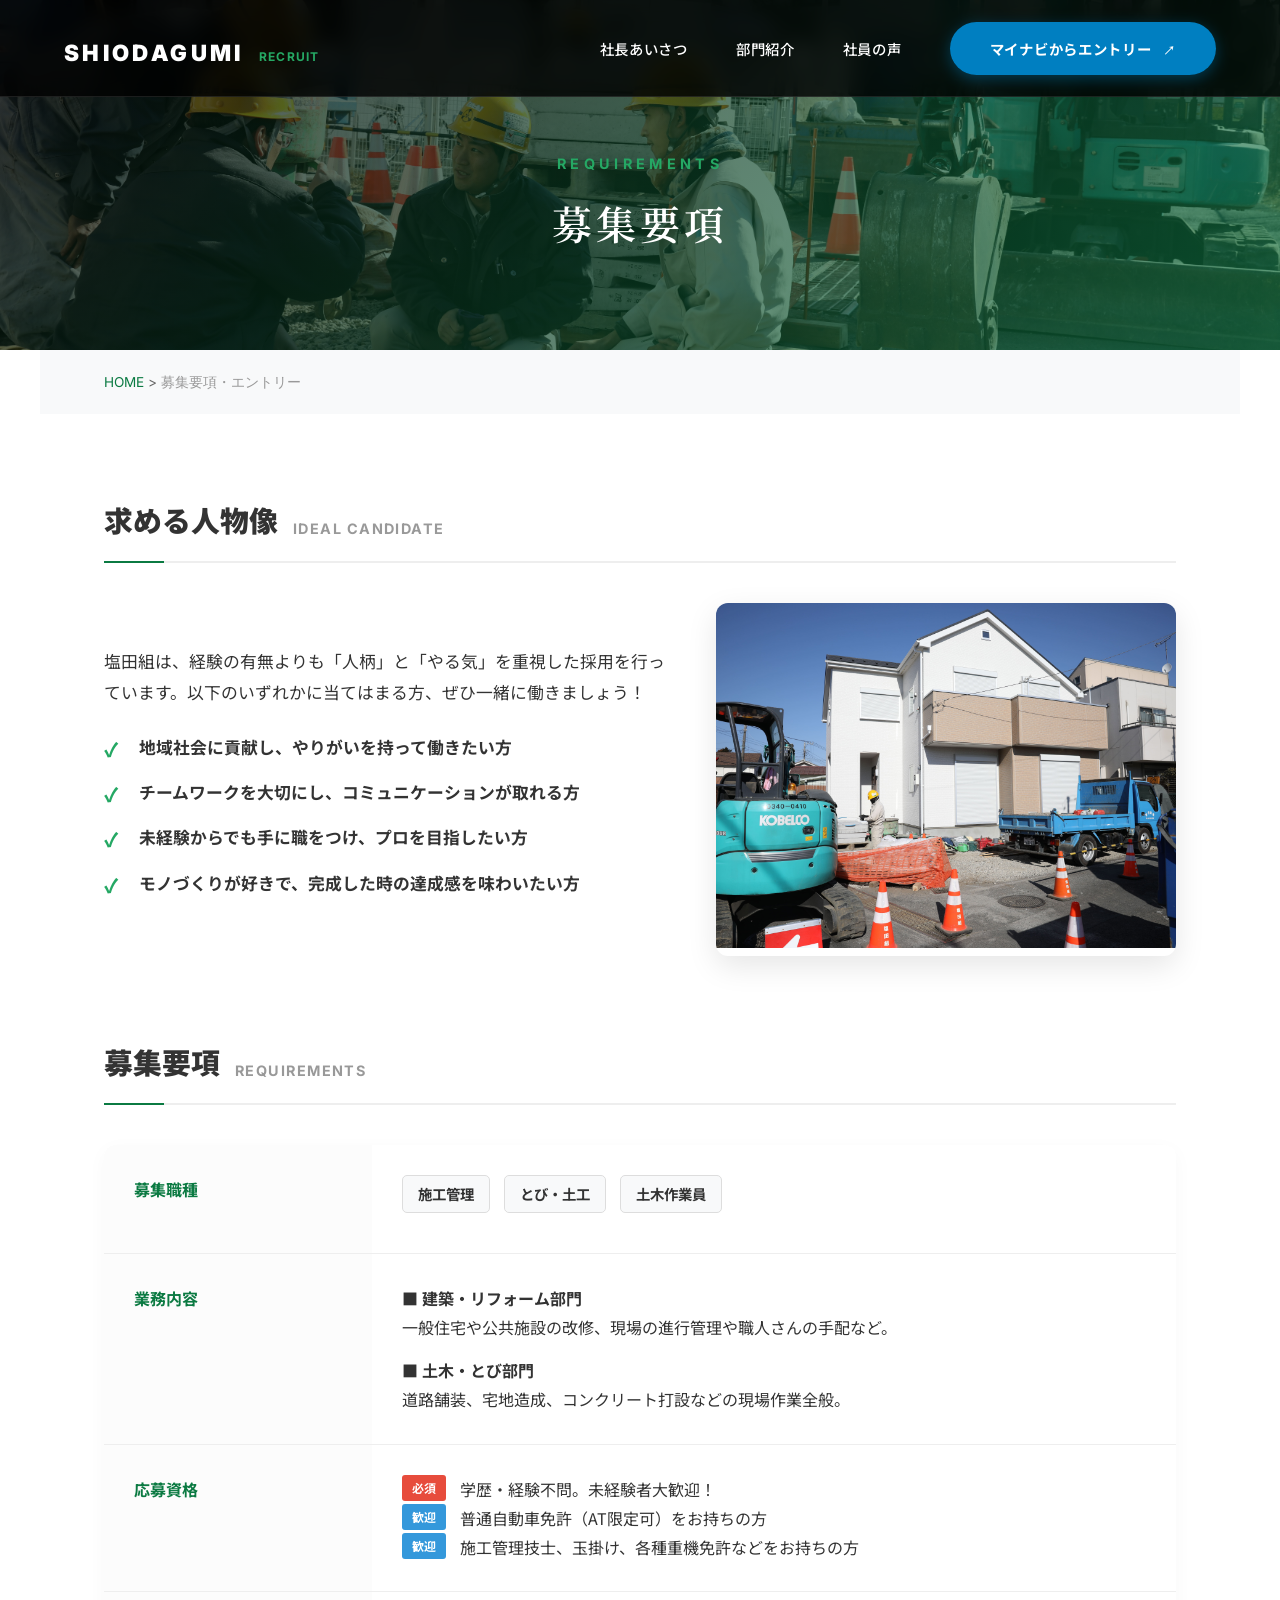
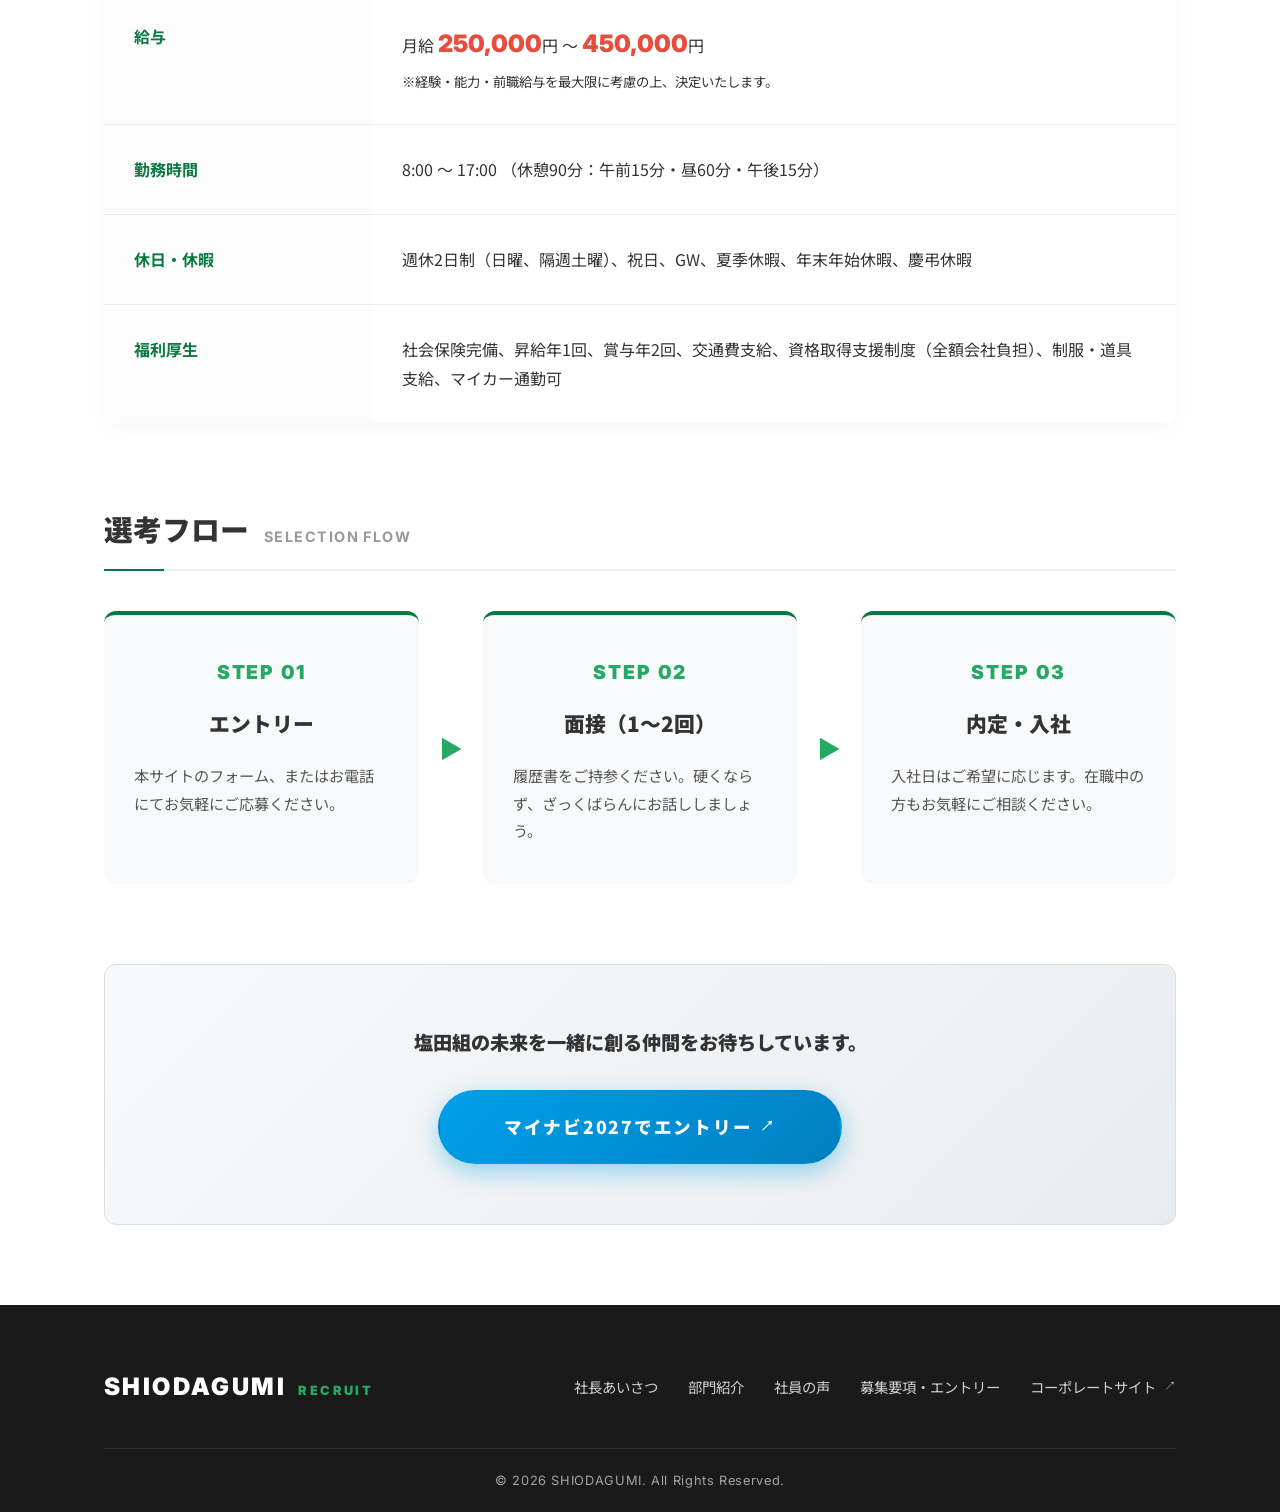
==== recruit.html @ 07670927 "Add files via upload" ====
<!DOCTYPE html>
<html lang="ja">
<head>
    <meta charset="UTF-8">
    <meta name="viewport" content="width=device-width, initial-scale=1.0">
    <title>募集要項・エントリー | 株式会社塩田組 採用サイト</title>
    <link rel="stylesheet" href="css/style.css">
    <link href="https://fonts.googleapis.com/css2?family=Inter:wght@400;700;900&family=Noto+Sans+JP:wght@300;500;700;900&family=Noto+Serif+JP:wght@600;900&display=swap" rel="stylesheet">
</head>
<body class="lower-page">
   <header class="header">
        <div class="header-inner">
            <h1 class="logo"><a href="index.html">SHIODAGUMI <span>RECRUIT</span></a></h1>
            <nav class="global-nav">
                <ul>
                    <li><a href="greeting.html">社長あいさつ</a></li>
                    <li><a href="works.html">部門紹介</a></li>
                    <li><a href="voices.html">社員の声</a></li>
                    <li>
                        <a href="https://job.mynavi.jp/27/pc/search/corp97656/outline.html" target="_blank" rel="noopener noreferrer" class="btn-entry" style="background-color: #007fc1; box-shadow: 0 4px 15px rgba(0, 127, 193, 0.4);">
                            マイナビからエントリー <span class="external-icon">↗</span>
                        </a>
                    </li>
                </ul>
            </nav>
            <button class="hamburger" id="js-hamburger">
                <span></span><span></span><span></span>
            </button>
        </div>
        <div class="mobile-menu" id="js-mobile-menu">
            <div class="mobile-menu-inner">
                <ul class="mobile-nav">
                    <li>
                        <a href="greeting.html">
                            <span class="en">PRESIDENT</span>
                            <span class="ja">社長あいさつ</span>
                        </a>
                    </li>
                    <li>
                        <a href="works.html">
                            <span class="en">WORKS</span>
                            <span class="ja">部門紹介</span>
                        </a>
                    </li>
                    <li>
                        <a href="voices.html">
                            <span class="en">VOICES</span>
                            <span class="ja">社員の声</span>
                        </a>
                    </li>
                    <li>
                        <a href="recruit.html">
                            <span class="en">RECRUIT</span>
                            <span class="ja">募集要項</span>
                        </a>
                    </li>
                </ul>
                <div class="mobile-menu-bottom">
                    <a href="https://job.mynavi.jp/27/pc/search/corp97656/outline.html" target="_blank" rel="noopener noreferrer" class="btn-mynavi-white">
                        マイナビからエントリー <span class="external-icon">↗</span>
                    </a>
                </div>
            </div>
        </div>
    </header>

    <div class="page-header">
        <div class="page-header-bg">
            <img src="images/hero-bg.jpg" alt="背景">
            <div class="page-header-overlay"></div>
        </div>
        <div class="page-header-content js-fade-in">
            <span class="en">REQUIREMENTS</span>
            <h1 class="ja serif">募集要項</h1>
        </div>
    </div>

    <div class="breadcrumb inner">
        <a href="index.html">HOME</a> > <span>募集要項・エントリー</span>
    </div>

    <main class="section lower-main">
        <div class="inner">
            
            <div class="ideal-candidate js-fade-in">
                <h2 class="recruit-heading">求める人物像<span>IDEAL CANDIDATE</span></h2>
                <div class="ideal-content">
                    <div class="ideal-text">
                        <p>塩田組は、経験の有無よりも「人柄」と「やる気」を重視した採用を行っています。以下のいずれかに当てはまる方、ぜひ一緒に働きましょう！</p>
                        <ul class="check-list">
                            <li>地域社会に貢献し、やりがいを持って働きたい方</li>
                            <li>チームワークを大切にし、コミュニケーションが取れる方</li>
                            <li>未経験からでも手に職をつけ、プロを目指したい方</li>
                            <li>モノづくりが好きで、完成した時の達成感を味わいたい方</li>
                        </ul>
                    </div>
                    <div class="ideal-img">
                        <img src="images/works-1.jpg" alt="求める人物像">
                    </div>
                </div>
            </div>

            <div class="recruit-table-wrapper js-fade-in">
                <h2 class="recruit-heading">募集要項<span>REQUIREMENTS</span></h2>
                <table class="recruit-table-rich">
                    <tbody>
                        <tr>
                            <th>募集職種</th>
                            <td class="job-types">
                                <span class="job-label">施工管理</span>
                                <span class="job-label">とび・土工</span>
                                <span class="job-label">土木作業員</span>
                            </td>
                        </tr>
                        <tr>
                            <th>業務内容</th>
                            <td>
                                <p class="mb-2"><strong>■ 建築・リフォーム部門</strong><br>一般住宅や公共施設の改修、現場の進行管理や職人さんの手配など。</p>
                                <p><strong>■ 土木・とび部門</strong><br>道路舗装、宅地造成、コンクリート打設などの現場作業全般。</p>
                            </td>
                        </tr>
                        <tr>
                            <th>応募資格</th>
                            <td>
                                <span class="badge badge-req">必須</span> 学歴・経験不問。未経験者大歓迎！<br>
                                <span class="badge badge-want">歓迎</span> 普通自動車免許（AT限定可）をお持ちの方<br>
                                <span class="badge badge-want">歓迎</span> 施工管理技士、玉掛け、各種重機免許などをお持ちの方
                            </td>
                        </tr>
                        <tr>
                            <th>給与</th>
                            <td class="salary">
                                月給 <span class="price">250,000</span>円 ～ <span class="price">450,000</span>円<br>
                                <small>※経験・能力・前職給与を最大限に考慮の上、決定いたします。</small>
                            </td>
                        </tr>
                        <tr>
                            <th>勤務時間</th>
                            <td>8:00 ～ 17:00 （休憩90分：午前15分・昼60分・午後15分）</td>
                        </tr>
                        <tr>
                            <th>休日・休暇</th>
                            <td>週休2日制（日曜、隔週土曜）、祝日、GW、夏季休暇、年末年始休暇、慶弔休暇</td>
                        </tr>
                        <tr>
                            <th>福利厚生</th>
                            <td>社会保険完備、昇給年1回、賞与年2回、交通費支給、資格取得支援制度（全額会社負担）、制服・道具支給、マイカー通勤可</td>
                        </tr>
                    </tbody>
                </table>
            </div>

            <div class="selection-flow js-fade-in">
                <h2 class="recruit-heading">選考フロー<span>SELECTION FLOW</span></h2>
                <div class="flow-steps">
                    <div class="step">
                        <div class="step-num">STEP 01</div>
                        <div class="step-title">エントリー</div>
                        <p>本サイトのフォーム、またはお電話にてお気軽にご応募ください。</p>
                    </div>
                    <div class="step-arrow"></div>
                    <div class="step">
                        <div class="step-num">STEP 02</div>
                        <div class="step-title">面接（1〜2回）</div>
                        <p>履歴書をご持参ください。硬くならず、ざっくばらんにお話ししましょう。</p>
                    </div>
                    <div class="step-arrow"></div>
                    <div class="step">
                        <div class="step-num">STEP 03</div>
                        <div class="step-title">内定・入社</div>
                        <p>入社日はご希望に応じます。在職中の方もお気軽にご相談ください。</p>
                    </div>
                </div>
            </div>

            <div class="entry-cta js-fade-in text-center">
                <p>塩田組の未来を一緒に創る仲間をお待ちしています。</p>
                <a href="https://job.mynavi.jp/27/pc/search/corp97656/outline.html" target="_blank" rel="noopener noreferrer" class="btn-mynavi">
                    マイナビ2027でエントリー <span class="external-icon">↗</span>
                </a>
            </div>
            </div>
        </div>
    </main>

    <footer class="footer">
        <div class="inner">
            <div class="footer-content">
                <div class="footer-logo"><a href="index.html">SHIODAGUMI <span>RECRUIT</span></a></div>
                <ul class="footer-nav">
                    <li><a href="greeting.html">社長あいさつ</a></li>
                    <li><a href="works.html">部門紹介</a></li>
                    <li><a href="voices.html">社員の声</a></li>
                    <li><a href="recruit.html">募集要項・エントリー</a></li>
                    <li><a href="https://shiodagumi.co.jp/" target="_blank" rel="noopener noreferrer">コーポレートサイト <span class="external-icon">↗</span></a></li>
                </ul>
            </div>
            <div class="copyright">&copy; 2026 SHIODAGUMI. All Rights Reserved.</div>
        </div>
    </footer>

    <script src="js/script.js"></script>
</body>
</html>
---- css/style.css ----
/* =========================================
   Reset & Base Settings
========================================= */
* { margin: 0; padding: 0; box-sizing: border-box; }
:root {
    --primary-green: #0b7a42;
    --primary-green-dark: #075a30;
    --accent-green: #25a864;
    --text-color: #333333;
    --white: #ffffff;
    --light-gray: #f8f9fa;
}
body {
    font-family: 'Noto Sans JP', sans-serif;
    color: var(--text-color);
    line-height: 1.8;
    background-color: var(--white);
}
a { text-decoration: none; color: inherit; }
.text-center { text-align: center; }

/* =========================================
   Typography (明朝体)
========================================= */
.serif { font-family: 'Noto Serif JP', serif; font-weight: 600; }
.hero-main.serif { font-weight: 900; }

/* =========================================
   Opening Loading Animation
========================================= */
.loader { position: fixed; top: 0; left: 0; width: 100vw; height: 100vh; background-color: var(--primary-green); z-index: 9999; display: flex; justify-content: center; align-items: center; transition: transform 1s cubic-bezier(0.77, 0, 0.175, 1); }
.loader.is-loaded { transform: translateY(-100%); }
.loader-logo { color: var(--white); font-size: 2rem; font-family: 'Inter', sans-serif; font-weight: 900; letter-spacing: 0.3em; opacity: 0; animation: loaderFadeInOut 2s ease forwards; }
@keyframes loaderFadeInOut {
    0% { opacity: 0; transform: translateY(10px); }
    30% { opacity: 1; transform: translateY(0); }
    70% { opacity: 1; transform: translateY(0); }
    100% { opacity: 0; transform: translateY(-10px); }
}

/* =========================================
   Header
========================================= */
.header { position: fixed; top: 0; left: 0; width: 100%; z-index: 100; background: rgba(0, 0, 0, 0.2); backdrop-filter: blur(8px); -webkit-backdrop-filter: blur(8px); border-bottom: 1px solid rgba(255, 255, 255, 0.1); }
.header-inner { display: flex; justify-content: space-between; align-items: center; padding: 1.2rem 5%; }
.logo a { color: var(--white); font-size: 1.4rem; font-family: 'Inter', sans-serif; font-weight: 900; letter-spacing: 0.15em; }
.logo span { font-size: 0.75rem; color: var(--accent-green); margin-left: 8px; font-weight: 700; letter-spacing: 0.1em; }
.global-nav ul { display: flex; list-style: none; align-items: center; gap: 3rem; }
.global-nav a { color: var(--white); font-weight: 500; font-size: 0.9rem; letter-spacing: 0.05em; transition: color 0.3s ease; }
.global-nav a:hover { color: var(--accent-green); }

/* PC表示ではスマホ用のボタンとメニューを完全に隠す */
.hamburger, .mobile-menu {
    display: none;
}

/* =========================================
   Buttons
========================================= */
.btn-entry, .btn-outline, .btn-submit, .btn-outline-white, .btn-solid-white { overflow: hidden; position: relative; }
.btn-entry { background-color: var(--primary-green); padding: 1rem 2.5rem; border-radius: 50px; font-weight: 700 !important; color: var(--white); box-shadow: 0 4px 15px rgba(11, 122, 66, 0.4); transition: all 0.3s ease; }
.btn-entry:hover { background-color: var(--primary-green-dark); transform: translateY(-2px); box-shadow: 0 6px 20px rgba(11, 122, 66, 0.6); }
.btn-outline { display: inline-block; padding: 1rem 3rem; border: 1px solid var(--primary-green); color: var(--primary-green); font-weight: 700; border-radius: 50px; transition: all 0.3s ease; letter-spacing: 0.1em; }
.btn-outline:hover { background-color: var(--primary-green); color: var(--white); }
.btn-outline::after { content: ''; position: absolute; top: -50%; left: -60%; width: 20%; height: 200%; background: rgba(255,255,255,0.4); transform: rotate(30deg); transition: 0.5s; }
.btn-outline:hover::after { left: 120%; }

/* =========================================
   Hero Section
========================================= */
.hero { position: relative; height: 100vh; display: flex; align-items: center; overflow: hidden; background-color: #000; }
.hero-bg { position: absolute; top: 0; left: 0; width: 100%; height: 100%; z-index: 1; }
.hero-bg img { width: 100%; height: 100%; object-fit: cover; animation: zoomBg 20s linear infinite alternate; }
@keyframes zoomBg { 0% { transform: scale(1); } 100% { transform: scale(1.08); } }
.hero-overlay { position: absolute; top: 0; left: 0; width: 100%; height: 100%; background: linear-gradient(135deg, rgba(0, 0, 0, 0.7) 0%, rgba(11, 122, 66, 0.4) 100%); }
.hero-content { position: relative; z-index: 2; width: 100%; padding: 0 8%; transform: translateY(10%); }
.hero-sub { display: inline-block; background-color: var(--primary-green); color: var(--white); padding: 0.4rem 1.2rem; font-size: 0.95rem; font-weight: 500; letter-spacing: 0.15em; margin-bottom: 1.5rem; border-left: 4px solid var(--accent-green); }
.hero-main { color: var(--white); font-size: 5rem; line-height: 1.1; letter-spacing: 0.08em; margin-bottom: 2rem; text-shadow: 0 4px 20px rgba(0,0,0,0.4); }
.hero-desc { color: #e0e0e0; font-size: 1.1rem; letter-spacing: 0.15em; }

/* =========================================
   Common Section Styles (Pro Adjustments)
========================================= */
.section { padding: 120px 0; background-color: var(--white); color: var(--text-color); position: relative; }
.section::before { position: absolute; top: 50px; right: 5%; font-size: 10rem; font-family: 'Inter', sans-serif; font-weight: 900; color: rgba(11, 122, 66, 0.03); z-index: 0; line-height: 1; }
#message::before { content: "01"; }
#works::before { content: "02"; }
#voice::before { content: "03"; }

.inner { max-width: 1200px; margin: 0 auto; padding: 0 5%; position: relative; z-index: 1; }
.section-title { margin-bottom: 80px; position: relative; }
.section-title .en { font-family: 'Inter', sans-serif; color: var(--accent-green); font-size: 0.8rem; font-weight: 700; letter-spacing: 0.4em; display: flex; align-items: center; gap: 15px; margin-bottom: 10px; }
.section-title .en::after { content: ''; width: 50px; height: 1px; background-color: var(--accent-green); }
.section-title .center-line { justify-content: center; }
.section-title .center-line::before { content: ''; width: 50px; height: 1px; background-color: var(--accent-green); }
.section-title .ja { font-size: 2.8rem; font-weight: 900; letter-spacing: 0.05em; }

/* =========================================
   Message Section
========================================= */
.message-wrapper { display: flex; justify-content: space-between; align-items: flex-start; gap: 0; }
.message-img { width: 50%; position: relative; transform: translateX(-30px); }
.message-img img { width: 100%; height: auto; aspect-ratio: 4/5; object-fit: cover; border-radius: 10px; box-shadow: 10px 10px 30px rgba(0,0,0,0.1); }
.message-img::after { content: ''; position: absolute; top: 20px; left: -20px; width: 100%; height: 100%; background-color: rgba(11, 122, 66, 0.1); z-index: -1; border-radius: 10px; }
.message-text { width: 55%; background-color: var(--white); padding: 60px; margin-left: -100px; margin-top: 100px; position: relative; z-index: 2; box-shadow: 20px 20px 60px rgba(0,0,0,0.05); border-radius: 10px; }
.message-text .catchphrase { font-size: 1.8rem; line-height: 1.5; margin-bottom: 30px; color: var(--primary-green); }
.message-text .description { font-size: 1rem; line-height: 2; margin-bottom: 30px; color: #555; }
.message-text .signature { text-align: right; font-size: 1.1rem; margin-bottom: 40px; }
.message-text .signature strong { font-size: 1.4rem; }

/* =========================================
   Works Section
========================================= */
.works { background-color: var(--light-gray); }
.works-grid { display: grid; grid-template-columns: repeat(3, 1fr); gap: 40px; }
.work-card { background-color: var(--white); border-radius: 12px; overflow: hidden; box-shadow: 0 10px 30px rgba(0, 0, 0, 0.05); transition: all 0.4s cubic-bezier(0.16, 1, 0.3, 1); cursor: pointer; border: 1px solid rgba(0,0,0,0.05); position: relative; }
.work-card::before { content: ''; position: absolute; top: 0; left: 0; width: 100%; height: 100%; border: 2px solid var(--accent-green); border-radius: 12px; opacity: 0; transition: 0.3s; pointer-events: none; z-index: 3; }
.work-card:hover { transform: translateY(-10px); box-shadow: 0 20px 40px rgba(11, 122, 66, 0.15); }
.work-card:hover::before { opacity: 1; transform: scale(1.02); }
.work-img { width: 100%; aspect-ratio: 4/3; overflow: hidden; }
.work-img img { width: 100%; height: 100%; object-fit: cover; transition: transform 0.6s ease; }
.work-card:hover .work-img img { transform: scale(1.08); }
.work-content { padding: 30px; }
.work-content h3 { font-size: 1.3rem; color: var(--text-color); margin-bottom: 15px; font-weight: 700; position: relative; padding-bottom: 10px; }
.work-content h3::after { content: ''; position: absolute; bottom: 0; left: 0; width: 40px; height: 3px; background-color: var(--accent-green); }
.work-content p { font-size: 0.95rem; line-height: 1.8; color: #666; }

/* =========================================
   Voice Section
========================================= */
.voice { background-color: var(--white); }
.voice-grid { display: grid; grid-template-columns: repeat(3, 1fr); gap: 50px; }
.voice-card { text-align: center; cursor: pointer; }
.voice-img { width: 220px; height: 220px; margin: 0 auto 25px; border-radius: 50%; overflow: hidden; position: relative; border: 5px solid var(--white); outline: 2px solid var(--primary-green); outline-offset: 4px; box-shadow: 0 10px 20px rgba(0,0,0,0.1); transition: transform 0.4s cubic-bezier(0.16, 1, 0.3, 1); }
.voice-card:hover .voice-img { transform: scale(1.05); }
.voice-img img { width: 100%; height: 100%; object-fit: cover; }
.voice-content .name { font-size: 1.4rem; font-weight: 700; margin-bottom: 5px; }
.voice-content .name span { font-size: 0.9rem; font-weight: 400; color: #666; }
.voice-content .role { font-size: 0.85rem; color: var(--primary-green); margin-bottom: 15px; font-weight: 700; letter-spacing: 0.05em; }
.btn-text { color: var(--text-color); font-weight: 700; font-size: 0.9rem; transition: color 0.3s ease; display: inline-flex; align-items: center; gap: 8px; }
.voice-card:hover .btn-text { color: var(--accent-green); }
.btn-text .arrow { transition: transform 0.3s ease; }
.voice-card:hover .btn-text .arrow { transform: translateX(5px); }

/* =========================================
   Culture Section
========================================= */
.culture { background-color: var(--light-gray); }
.culture-desc { margin-bottom: 50px; line-height: 2; color: #555; }
.culture-gallery { display: grid; grid-template-columns: repeat(3, 1fr); gap: 20px; }
.culture-img { border-radius: 10px; overflow: hidden; aspect-ratio: 4/3; box-shadow: 0 5px 15px rgba(0,0,0,0.05); }
.culture-img img { width: 100%; height: 100%; object-fit: cover; transition: transform 0.5s ease; }
.culture-img:hover img { transform: scale(1.1); }

/* =========================================
   Recruit Section (境界線またぎ)
========================================= */
.recruit { padding: 0; position: relative; z-index: 10; background: linear-gradient(to bottom, var(--light-gray) 50%, var(--white) 50%); }
.recruit-box { background: linear-gradient(135deg, var(--primary-green) 0%, var(--accent-green) 100%); border-radius: 20px; padding: 60px 40px; text-align: center; color: var(--white); box-shadow: 0 20px 40px rgba(11, 122, 66, 0.2); transform: translateY(-40px); margin-bottom: -40px; }
.recruit-content .en { display: block; font-family: 'Inter', sans-serif; font-weight: 700; letter-spacing: 0.2em; margin-bottom: 10px; font-size: 0.9rem; opacity: 0.9; }
.recruit-content .ja { font-size: 2.5rem; font-weight: 900; letter-spacing: 0.1em; margin-bottom: 20px; }
.recruit-content p { margin-bottom: 40px; font-size: 1.05rem; }
.recruit-btns { display: flex; justify-content: center; gap: 20px; }
.btn-outline-white { display: inline-block; padding: 1rem 3rem; border: 2px solid var(--white); color: var(--white); font-weight: 700; border-radius: 50px; transition: all 0.3s ease; }
.btn-outline-white:hover { background-color: var(--white); color: var(--primary-green); }
.btn-solid-white { display: inline-block; padding: 1rem 3rem; background-color: var(--white); color: var(--primary-green); font-weight: 700; border-radius: 50px; box-shadow: 0 5px 15px rgba(0,0,0,0.1); transition: all 0.3s ease; }
.btn-solid-white:hover { transform: translateY(-3px); box-shadow: 0 10px 20px rgba(0,0,0,0.2); }

/* =========================================
   Contact Section
========================================= */
.contact { background-color: var(--white); padding-top: 120px; }
.contact-wrapper { display: flex; justify-content: space-between; gap: 60px; background-color: var(--light-gray); padding: 50px; border-radius: 15px; }
.contact-info { width: 35%; }
.contact-info .company-name { font-size: 1.8rem; font-family: 'Inter', sans-serif; font-weight: 900; color: var(--primary-green); margin-bottom: 20px; letter-spacing: 0.1em; }
.contact-info p { margin-bottom: 10px; color: #555; }
.contact-info .tel { font-size: 1.5rem; font-weight: 700; color: var(--text-color); margin: 20px 0 5px; }
.contact-info .tel span { font-size: 0.9rem; font-weight: 400; }
.contact-form { width: 60%; }
.form-group { margin-bottom: 25px; }
.form-group label { display: block; font-weight: 700; margin-bottom: 8px; font-size: 0.95rem; }
.form-group label .required { color: #e74c3c; margin-left: 5px; }
.form-group input, .form-group textarea { width: 100%; padding: 15px; border: 1px solid #ddd; border-radius: 8px; font-family: inherit; font-size: 1rem; transition: border-color 0.3s ease; background-color: var(--white); }
.form-group input:focus, .form-group textarea:focus { outline: none; border-color: var(--accent-green); box-shadow: 0 0 0 3px rgba(37, 168, 100, 0.1); }
.btn-submit { background-color: var(--primary-green); color: var(--white); border: none; padding: 15px 40px; font-size: 1rem; font-weight: 700; border-radius: 50px; cursor: pointer; transition: all 0.3s ease; width: 100%; letter-spacing: 0.1em; }
.btn-submit:hover { background-color: var(--primary-green-dark); }

/* =========================================
   Footer
========================================= */
.footer { background-color: #1a1a1a; color: var(--white); padding: 60px 0 20px; }
.footer-content { display: flex; justify-content: space-between; align-items: center; border-bottom: 1px solid rgba(255,255,255,0.1); padding-bottom: 40px; margin-bottom: 20px; }
.footer-logo a { font-size: 1.5rem; font-family: 'Inter', sans-serif; font-weight: 900; letter-spacing: 0.1em; color: var(--white); transition: opacity 0.3s ease; }
.footer-logo a:hover { opacity: 0.8; }
.footer-logo span { font-size: 0.8rem; color: var(--accent-green); margin-left: 5px; }
.footer-nav { display: flex; list-style: none; gap: 30px; flex-wrap: wrap; justify-content: center; }
.footer-nav a { font-size: 0.9rem; transition: color 0.3s ease; opacity: 0.8; display: flex; align-items: center; }
.footer-nav a:hover { color: var(--accent-green); opacity: 1; }
.external-icon { font-size: 0.8em; margin-left: 4px; font-family: sans-serif; }
.copyright { text-align: center; font-size: 0.8rem; opacity: 0.6; letter-spacing: 0.05em; font-family: 'Inter', sans-serif; }

/* =========================================
   Animations
========================================= */
/* Hero Animations (ローディング分遅延) */
.fade-up { opacity: 0; transform: translateY(40px); animation: fadeUpAnim 1.2s cubic-bezier(0.16, 1, 0.3, 1) forwards; }
.delay-1 { animation-delay: 2.2s; } 
.delay-2 { animation-delay: 2.4s; } 
.delay-3 { animation-delay: 2.6s; } 
.delay-4 { animation-delay: 3.2s; }
@keyframes fadeUpAnim { to { opacity: 1; transform: translateY(0); } }

/* Scroll Indicator */
.scroll-down { position: absolute; bottom: 40px; right: 8%; z-index: 2; color: var(--white); font-size: 0.7rem; font-family: 'Inter', sans-serif; letter-spacing: 0.2em; display: flex; align-items: center; gap: 15px; transform: rotate(90deg); transform-origin: right bottom; }
.scroll-down::after { content: ''; display: inline-block; width: 60px; height: 1px; background-color: rgba(255,255,255,0.5); position: relative; overflow: hidden; }
.scroll-down::before { content: ''; position: absolute; right: 0; top: 50%; width: 100%; height: 1px; background-color: var(--white); animation: scrollSlide 2s cubic-bezier(0.16, 1, 0.3, 1) infinite; }
@keyframes scrollSlide { 0% { transform: translateX(-100%); } 100% { transform: translateX(100%); } }

/* Scroll Fade In Animations */
.js-fade-in { opacity: 0; transform: translateY(30px); transition: opacity 1s cubic-bezier(0.16, 1, 0.3, 1), transform 1s cubic-bezier(0.16, 1, 0.3, 1); }
.js-fade-in.is-visible { opacity: 1; transform: translateY(0); }
.delay-1-scroll { transition-delay: 0.2s; }
.delay-2-scroll { transition-delay: 0.4s; }

/* =========================================
   下層ページ共通スタイル (Lower Pages)
========================================= */
.lower-page .header { background: rgba(0, 0, 0, 0.8); backdrop-filter: blur(10px); }
.page-header { position: relative; height: 350px; display: flex; align-items: center; justify-content: center; overflow: hidden; margin-top: 0; }
.page-header-bg { position: absolute; top: 0; left: 0; width: 100%; height: 100%; z-index: 1; }
.page-header-bg img { width: 100%; height: 100%; object-fit: cover; }
.page-header-overlay { position: absolute; top: 0; left: 0; width: 100%; height: 100%; background: linear-gradient(135deg, rgba(0, 0, 0, 0.7) 0%, rgba(11, 122, 66, 0.6) 100%); }
.page-header-content { position: relative; z-index: 2; text-align: center; color: var(--white); padding-top: 60px; }
.page-header-content .en { font-family: 'Inter', sans-serif; font-weight: 700; letter-spacing: 0.3em; font-size: 0.9rem; color: var(--accent-green); display: block; margin-bottom: 10px; }
.page-header-content .ja { font-size: 2.5rem; letter-spacing: 0.1em; }
.breadcrumb { padding: 20px 5%; font-size: 0.85rem; color: #666; font-family: 'Inter', sans-serif; background-color: var(--light-gray); }
.breadcrumb a { color: var(--primary-green); transition: 0.3s; }
.breadcrumb a:hover { text-decoration: underline; }
.breadcrumb span { color: #999; }
.lower-main { padding: 80px 0; }

/* 共通見出し（プロ仕様） */
.recruit-heading { font-size: 1.8rem; font-weight: 900; color: var(--text-color); margin-bottom: 40px; padding-bottom: 15px; border-bottom: 2px solid #eee; position: relative; display: flex; align-items: flex-end; gap: 15px; }
.recruit-heading::after { content: ''; position: absolute; left: 0; bottom: -2px; width: 60px; height: 2px; background-color: var(--primary-green); }
.recruit-heading span { font-family: 'Inter', sans-serif; font-size: 0.9rem; color: #999; font-weight: 700; letter-spacing: 0.1em; padding-bottom: 4px; }

/* 求める人物像 */
.ideal-candidate { margin-bottom: 80px; }
.ideal-content { display: flex; gap: 50px; align-items: center; }
.ideal-text { width: 55%; }
.ideal-text p { font-size: 1.05rem; margin-bottom: 25px; line-height: 1.8; }
.check-list { list-style: none; }
.check-list li { position: relative; padding-left: 35px; margin-bottom: 15px; font-weight: 700; font-size: 1.05rem; }
.check-list li::before { content: '✓'; position: absolute; left: 0; top: 0; color: var(--accent-green); font-size: 1.2rem; font-weight: 900; }
.ideal-img { width: 45%; border-radius: 12px; overflow: hidden; box-shadow: 0 10px 30px rgba(0,0,0,0.1); }
.ideal-img img { width: 100%; height: 100%; object-fit: cover; aspect-ratio: 4/3; }

/* 募集要項テーブル（リッチ版） */
.recruit-table-wrapper { margin-bottom: 80px; }
.recruit-table-rich { width: 100%; border-collapse: collapse; background-color: var(--white); border-radius: 12px; overflow: hidden; box-shadow: 0 5px 20px rgba(0,0,0,0.03); }
.recruit-table-rich th, .recruit-table-rich td { padding: 30px; border-bottom: 1px solid #eee; text-align: left; line-height: 1.8; }
.recruit-table-rich tr:last-child th, .recruit-table-rich tr:last-child td { border-bottom: none; }
.recruit-table-rich th { width: 25%; font-weight: 700; color: var(--primary-green); vertical-align: top; background-color: #fcfcfc; }
.job-label { display: inline-block; background-color: var(--light-gray); padding: 5px 15px; border-radius: 5px; font-size: 0.9rem; font-weight: 700; margin-right: 10px; margin-bottom: 10px; border: 1px solid #ddd; }
.badge { display: inline-block; padding: 2px 10px; border-radius: 3px; font-size: 0.75rem; font-weight: 700; margin-right: 10px; vertical-align: text-bottom; }
.badge-req { background-color: #e74c3c; color: #fff; }
.badge-want { background-color: #3498db; color: #fff; }
.salary .price { font-size: 1.5rem; font-weight: 900; color: #e74c3c; font-family: 'Inter', sans-serif; }
.mb-2 { margin-bottom: 15px; }

/* 選考フロー */
.selection-flow { margin-bottom: 80px; }
.flow-steps { display: flex; justify-content: space-between; align-items: stretch; gap: 20px; }
.step { flex: 1; background-color: var(--light-gray); padding: 40px 30px; border-radius: 12px; text-align: center; position: relative; border-top: 4px solid var(--primary-green); }
.step-num { font-family: 'Inter', sans-serif; color: var(--accent-green); font-weight: 900; font-size: 1.2rem; letter-spacing: 0.1em; margin-bottom: 15px; }
.step-title { font-size: 1.3rem; font-weight: 900; margin-bottom: 20px; }
.step p { font-size: 0.95rem; text-align: left; color: #555; }
.step-arrow { display: flex; align-items: center; justify-content: center; color: var(--accent-green); font-weight: 900; font-size: 1.5rem; }
.step-arrow::after { content: '▶'; }

/* エントリー CTA */
.entry-cta { background: linear-gradient(135deg, #f8f9fa 0%, #e9ecef 100%); padding: 60px 40px; border-radius: 12px; border: 1px solid #ddd; }
.entry-cta p { font-size: 1.2rem; font-weight: 900; margin-bottom: 30px; }
.btn-solid-green { display: inline-block; padding: 1.2rem 4rem; background-color: var(--primary-green); color: var(--white); font-weight: 700; border-radius: 50px; box-shadow: 0 5px 20px rgba(11, 122, 66, 0.3); transition: all 0.3s ease; font-size: 1.1rem; letter-spacing: 0.1em; }
.btn-solid-green:hover { background-color: var(--primary-green-dark); transform: translateY(-3px); box-shadow: 0 10px 25px rgba(11, 122, 66, 0.4); color: var(--white); }

/* =========================================
   Greeting Page (社長あいさつ詳細)
========================================= */
.greeting-article {
    max-width: 800px; /* 読みやすさを考慮し、横幅を絞る（雑誌風） */
    margin: 0 auto;
}
.greeting-img-wrap {
    position: relative;
    margin-bottom: 50px;
}
/* 写真に高級感のある装飾を追加 */
.greeting-img-wrap::before {
    content: '';
    position: absolute;
    top: -15px;
    left: -15px;
    width: 30%;
    height: 30%;
    border-top: 3px solid var(--accent-green);
    border-left: 3px solid var(--accent-green);
    z-index: 0;
}
.greeting-img-wrap::after {
    content: '';
    position: absolute;
    bottom: -15px;
    right: -15px;
    width: 30%;
    height: 30%;
    border-bottom: 3px solid var(--accent-green);
    border-right: 3px solid var(--accent-green);
    z-index: 0;
}
.greeting-img {
    width: 100%;
    height: auto;
    border-radius: 8px;
    box-shadow: 0 15px 40px rgba(0,0,0,0.1);
    position: relative;
    z-index: 1;
}
.greeting-lead {
    font-size: 2rem;
    color: var(--primary-green);
    line-height: 1.6;
    margin-bottom: 40px;
    text-align: center;
    letter-spacing: 0.05em;
}
.greeting-text p {
    font-size: 1.05rem;
    line-height: 2.2; /* 長文なので行間をゆったり取る */
    margin-bottom: 30px;
    color: #444;
}
.greeting-sign {
    text-align: right;
    font-size: 1.2rem;
    margin-top: 60px;
    padding-top: 30px;
    border-top: 1px solid #ddd;
    color: var(--text-color);
}
.greeting-sign strong {
    font-size: 1.8rem;
    display: inline-block;
    margin-top: 10px;
}

/* =========================================
   Interview Detail Page (社員インタビュー詳細)
========================================= */
/* トップビジュアル */
.interview-hero { display: flex; align-items: center; gap: 60px; margin-bottom: 80px; background-color: var(--light-gray); border-radius: 15px; padding: 40px; }
.interview-hero-img { width: 40%; border-radius: 10px; overflow: hidden; box-shadow: 0 10px 30px rgba(0,0,0,0.1); }
.interview-hero-img img { width: 100%; height: auto; aspect-ratio: 1/1; object-fit: cover; }
.interview-hero-text { width: 60%; }
.interview-hero-text .role { color: var(--primary-green); font-weight: 700; margin-bottom: 10px; font-size: 0.95rem; letter-spacing: 0.05em; }
.interview-hero-text .name { font-size: 2.2rem; font-weight: 900; margin-bottom: 30px; display: flex; align-items: baseline; gap: 15px; }
.interview-hero-text .name span { font-size: 1rem; color: #999; font-family: 'Inter', sans-serif; font-weight: 400; letter-spacing: 0.1em; }
.interview-hero-text .catchphrase { font-size: 1.6rem; line-height: 1.6; color: var(--text-color); border-left: 4px solid var(--accent-green); padding-left: 20px; }

/* Q&A セクション */
.interview-qa-wrap { max-width: 800px; margin: 0 auto 100px; }
.qa-block { margin-bottom: 50px; background-color: var(--white); border-radius: 12px; box-shadow: 0 5px 25px rgba(0,0,0,0.03); border: 1px solid #f0f0f0; padding: 40px; }
.q-box { display: flex; gap: 20px; align-items: flex-start; margin-bottom: 25px; padding-bottom: 25px; border-bottom: 1px dashed #ddd; }
.a-box { display: flex; gap: 20px; align-items: flex-start; }
.qa-block .icon { display: flex; align-items: center; justify-content: center; width: 40px; height: 40px; border-radius: 50%; font-family: 'Inter', sans-serif; font-weight: 900; font-size: 1.2rem; flex-shrink: 0; }
.q-box .icon { background-color: var(--text-color); color: var(--white); }
.a-box .icon { background-color: var(--primary-green); color: var(--white); }
.q-box h4 { font-size: 1.3rem; line-height: 1.5; font-weight: 700; padding-top: 5px; }
.a-box p { font-size: 1.05rem; line-height: 1.8; color: #444; padding-top: 5px; }

/* 1日のスケジュール（タイムライン） */
.interview-schedule { max-width: 800px; margin: 0 auto 80px; }
.timeline { position: relative; padding-left: 40px; }
/* タイムラインの縦線 */
.timeline::before { content: ''; position: absolute; top: 0; left: 19px; height: 100%; width: 2px; background-color: #ddd; }
.timeline-item { position: relative; margin-bottom: 40px; display: flex; gap: 30px; align-items: flex-start; }
.timeline-item:last-child { margin-bottom: 0; }
/* タイムラインの丸ポチ */
.timeline-item::before { content: ''; position: absolute; top: 5px; left: -26px; width: 12px; height: 12px; border-radius: 50%; background-color: var(--accent-green); border: 3px solid var(--white); box-shadow: 0 0 0 2px var(--accent-green); z-index: 2; }
.timeline-item .time { font-family: 'Inter', sans-serif; font-weight: 900; font-size: 1.2rem; color: var(--primary-green); width: 80px; flex-shrink: 0; padding-top: 2px; }
.timeline-item .content { background-color: var(--light-gray); padding: 25px; border-radius: 8px; flex-grow: 1; }
.timeline-item .content h5 { font-size: 1.1rem; margin-bottom: 10px; font-weight: 700; }
.timeline-item .content p { font-size: 0.95rem; color: #555; }

/* =========================================
   Works Detail Page (部門紹介詳細)
========================================= */
.works-intro {
    margin-bottom: 80px;
}
.works-intro h2 {
    font-size: 2.2rem;
    color: var(--primary-green);
    margin-bottom: 20px;
    line-height: 1.5;
}
.works-intro p {
    font-size: 1.1rem;
    color: #555;
    line-height: 1.8;
}

/* ジグザグレイアウトのブロック */
.dept-block {
    display: flex;
    align-items: center;
    gap: 60px;
    margin-bottom: 100px;
}
/* .reverse クラスがついている場合は左右を反転させる */
.dept-block.reverse {
    flex-direction: row-reverse;
}

.dept-img-box {
    width: 50%;
    position: relative;
    border-radius: 12px;
    overflow: hidden;
    box-shadow: 0 15px 40px rgba(0,0,0,0.1);
}
.dept-img-box img {
    width: 100%;
    height: auto;
    aspect-ratio: 4/3;
    object-fit: cover;
    display: block;
    transition: transform 0.5s ease;
}
.dept-block:hover .dept-img-box img {
    transform: scale(1.05); /* ホバー時に少しズームする演出 */
}

/* 画像の上に被さる大きな数字 */
.dept-num {
    position: absolute;
    bottom: -20px;
    left: 20px;
    font-size: 6rem;
    font-family: 'Inter', sans-serif;
    font-weight: 900;
    color: rgba(255, 255, 255, 0.8);
    line-height: 1;
    text-shadow: 0 5px 15px rgba(0,0,0,0.2);
    pointer-events: none;
}
.dept-block.reverse .dept-num {
    left: auto;
    right: 20px;
}

.dept-text-box {
    width: 50%;
}
.dept-title {
    display: inline-block;
    font-size: 1rem;
    font-weight: 700;
    color: var(--primary-green);
    padding: 5px 15px;
    background-color: rgba(11, 122, 66, 0.1);
    border-radius: 50px;
    margin-bottom: 20px;
    letter-spacing: 0.1em;
}
.dept-catch {
    font-size: 1.8rem;
    line-height: 1.5;
    margin-bottom: 25px;
    color: var(--text-color);
}
.dept-desc {
    font-size: 1.05rem;
    line-height: 1.8;
    color: #555;
    margin-bottom: 20px;
}
.dept-list {
    list-style: none;
    margin-top: 25px;
    padding-top: 25px;
    border-top: 1px dashed #ccc;
}
.dept-list li {
    position: relative;
    padding-left: 20px;
    margin-bottom: 10px;
    font-weight: 700;
    color: #333;
}
.dept-list li::before {
    content: '';
    position: absolute;
    left: 0;
    top: 8px;
    width: 8px;
    height: 8px;
    background-color: var(--accent-green);
    border-radius: 50%;
}

/* =========================================
   Voices Editorial Page (社員の声 一覧：おしゃれ版)
========================================= */
/* Interフォントを明示的に指定するためのユーティリティ */
.Inter { font-family: 'Inter', sans-serif; }

.voice-editorial-list {
    max-width: 1000px;
    margin: 0 auto;
}

.voice-item {
    position: relative;
    margin-bottom: 120px; /* セクションごとに大きな余白を取る */
}
.voice-item:last-child { margin-bottom: 0; }

.voice-item-inner {
    display: flex;
    align-items: center;
    justify-content: space-between;
    text-decoration: none;
    color: inherit;
    position: relative;
    z-index: 2;
}

/* reverse クラスがついている場合は左右を反転（02椎名さん） */
.voice-item.reverse .voice-item-inner {
    flex-direction: row-reverse;
}

/* 写真部分 */
.voice-item-img-wrap {
    width: 50%;
    position: relative;
    z-index: 2;
}
.voice-item-img {
    width: 100%;
    aspect-ratio: 1 / 1; /* 正方形にするのがトレンド */
    border-radius: 12px;
    overflow: hidden;
    box-shadow: 0 20px 60px rgba(0,0,0,0.1);
    transform: translateX(-30px); /* 少し左にズラす */
    transition: transform 0.6s cubic-bezier(0.16, 1, 0.3, 1);
}
.voice-item.reverse .voice-item-img {
    transform: translateX(30px); /* 反転時は右にズラす */
}
.voice-item-img img {
    width: 100%; height: 100%; object-fit: cover;
    transition: transform 0.6s cubic-bezier(0.16, 1, 0.3, 1);
}

/* ホバー時の写真の動き */
.voice-item-inner:hover .voice-item-img {
    transform: translateX(0); /* ズレを戻す */
}
.voice-item-inner:hover .voice-item-img img {
    transform: scale(1.05); /* 少しズーム */
}

/* テキスト部分 */
.voice-item-content {
    width: 55%; /* 写真と少し重ねるために広めに取る */
    background-color: var(--white);
    padding: 60px;
    border-radius: 12px;
    box-shadow: 20px 20px 80px rgba(0,0,0,0.05);
    margin-left: -80px; /* 写真の上に大胆に重ねる！ */
    position: relative;
    z-index: 3;
    transition: transform 0.6s cubic-bezier(0.16, 1, 0.3, 1), box-shadow 0.6s ease;
}
.voice-item.reverse .voice-item-content {
    margin-left: 0;
    margin-right: -80px; /* 反転時は右に重ねる */
}

/* ホバー時のテキストの動き */
.voice-item-inner:hover .voice-item-content {
    transform: translateY(-10px); /* 少し上に浮く */
    box-shadow: 20px 30px 100px rgba(11, 122, 66, 0.1); /* 緑の影を出す */
}

/* メタ情報（部門・入社年） */
.voice-item-content .meta {
    display: flex; gap: 15px; margin-bottom: 20px; font-size: 0.85rem; font-weight: 700; letter-spacing: 0.05em;
}
.voice-item-content .dept {
    color: var(--primary-green); background-color: rgba(11, 122, 66, 0.08); padding: 5px 15px; border-radius: 50px;
}
.voice-item-content .year {
    color: #999; padding-top: 5px;
}

/* 名前 */
.voice-item-content .name {
    font-size: 2.2rem; font-weight: 900; margin-bottom: 30px; display: flex; align-items: baseline; gap: 15px; letter-spacing: 0.05em;
}
.voice-item-content .name span {
    font-size: 1rem; color: #aaa; font-weight: 400; letter-spacing: 0.1em;
}

/* キャッチコピー（明朝体） */
.voice-item-content .catchphrase {
    font-size: 1.4rem; line-height: 1.6; color: var(--text-color); margin-bottom: 40px;
    /* 雑誌風に、最初の文字を少し大きく */
}
.voice-item-content .catchphrase::first-letter {
    font-size: 1.3em; color: var(--primary-green); font-weight: 900;
}

/* リードモアボタン */
.btn-read-story {
    font-weight: 900; font-size: 0.9rem; color: #666; letter-spacing: 0.2em; display: inline-flex; align-items: center; gap: 10px; transition: 0.3s;
}
.btn-read-story::after {
    content: ''; width: 30px; height: 1px; background-color: #ccc; transition: 0.3s;
}
.voice-item-inner:hover .btn-read-story { color: var(--accent-green); }
.voice-item-inner:hover .btn-read-story::after { background-color: var(--accent-green); width: 50px; }

/* 背景の大きな数字 (ここが「おしゃれ」のポイント) */
.voice-item-num {
    position: absolute;
    top: -40px;
    left: -20px;
    font-size: 15rem; /* 圧倒的に大きく！ */
    font-weight: 900;
    color: rgba(11, 122, 66, 0.03); /* ほとんど見えないくらい薄く */
    z-index: 1;
    line-height: 1;
    pointer-events: none;
}
.voice-item.reverse .voice-item-num {
    left: auto;
    right: -20px;
}

/* ========================================= Responsive ========================================= */
@media screen and (max-width: 900px) {
    .voice-item-content { padding: 40px; margin-left: -50px; }
    .voice-item.reverse .voice-item-content { margin-right: -50px; }
    .voice-item-content .name { font-size: 1.8rem; }
    .voice-item-content .catchphrase { font-size: 1.2rem; }
    .voice-item-num { font-size: 10rem; top: -20px; }
}

@media screen and (max-width: 768px) {
    .works-intro { margin-bottom: 60px; }
    .works-intro h2 { font-size: 1.8rem; }
    
    .voice-item { margin-bottom: 60px; }
    .voice-item-inner, .voice-item.reverse .voice-item-inner { flex-direction: column; gap: 0; }
    .voice-item-img-wrap, .voice-item-content { width: 100%; }
    .voice-item-img { transform: translateX(0) translateY(10px); border-radius: 12px 12px 0 0; }
    .voice-item.reverse .voice-item-img { transform: translateX(0) translateY(10px); }
    .voice-item-content { margin-left: 0 !important; margin-right: 0 !important; margin-top: -10px; border-radius: 0 0 12px 12px; padding: 30px 20px; }
    .voice-item-content .meta { gap: 10px; flex-wrap: wrap; }
    .voice-item-content .name { font-size: 1.5rem; gap: 10px; flex-wrap: wrap; }
    .voice-item-content .catchphrase { font-size: 1.1rem; margin-bottom: 30px; }
    .voice-item-num { font-size: 6rem; top: 10px; left: 10px !important; right: auto !important; color: rgba(11, 122, 66, 0.05); }
}

/* =========================================
   External Entry Button (マイナビ用)
========================================= */
/* 通常背景用（下層ページのCTAなど） */
.btn-mynavi {
    display: inline-flex;
    align-items: center;
    justify-content: center;
    background: linear-gradient(135deg, #00A0E9 0%, #007fc1 100%); /* マイナビらしい鮮やかなブルー */
    color: var(--white);
    font-weight: 900; /* より太く見やすく */
    padding: 1.2rem 4rem;
    border-radius: 50px;
    box-shadow: 0 8px 25px rgba(0, 160, 233, 0.4); /* 影もブルーにして発光させる */
    transition: all 0.3s ease;
    font-size: 1.1rem;
    letter-spacing: 0.1em;
    border: 2px solid transparent;
}

.btn-mynavi:hover {
    transform: translateY(-3px);
    box-shadow: 0 12px 30px rgba(0, 160, 233, 0.6);
    color: var(--white);
    filter: brightness(1.1); /* ホバーで少し明るく */
}

/* 緑背景用（トップページの採用情報など） */
.btn-mynavi-white {
    display: inline-flex;
    align-items: center;
    justify-content: center;
    background-color: var(--white);
    color: #007fc1; /* 文字色をマイナビブルーに */
    font-weight: 900;
    padding: 1.2rem 4rem;
    border-radius: 50px;
    box-shadow: 0 5px 15px rgba(0,0,0,0.1);
    transition: all 0.3s ease;
    font-size: 1.1rem;
    letter-spacing: 0.1em;
}

.btn-mynavi-white:hover {
    transform: translateY(-3px);
    box-shadow: 0 10px 25px rgba(0,0,0,0.2);
    background-color: #f0f8ff; /* ホバーでほんのり青みがかった白に */
}

.external-icon {
    font-size: 0.8em;
    margin-left: 8px;
    font-family: sans-serif;
}
/* =========================================
   Responsive (スマートフォン対応)
========================================= */
@media screen and (max-width: 768px) {
    .hero-main { font-size: 2.5rem; }
    .hero-content { padding: 0 5%; transform: translateY(0); }
    .global-nav { display: none; }
    .section { padding: 80px 0; }
    .section::before { font-size: 6rem; top: 20px; }
    .section-title .ja { font-size: 2rem; }
    .message-wrapper { flex-direction: column; gap: 40px; align-items: center; }
    .message-img { width: 90%; transform: translateX(0); }
    .message-text { width: 100%; margin-left: 0; margin-top: -30px; padding: 30px; }
    .works-grid { grid-template-columns: 1fr; gap: 30px; }
    .voice-grid { grid-template-columns: 1fr; gap: 50px; }
    .voice-img { width: 180px; height: 180px; }
    .culture-gallery { grid-template-columns: 1fr; }
    .recruit-box { padding: 40px 20px; }
    .recruit-content .ja { font-size: 1.8rem; }
    .recruit-btns { flex-direction: column; gap: 15px; }
    .btn-outline-white, .btn-solid-white { width: 100%; }
    .contact-wrapper { flex-direction: column; padding: 30px 20px; gap: 40px; }
    .contact-info, .contact-form { width: 100%; }
    .footer-content { flex-direction: column; gap: 30px; text-align: center; }
    .footer-nav { flex-direction: column; gap: 15px; }

    /* --- ハンバーガーボタン --- */
    .hamburger { display: block; position: relative; width: 40px; height: 40px; background: transparent; border: none; cursor: pointer; z-index: 1000; }
    .hamburger span { position: absolute; left: 5px; width: 30px; height: 2px; background-color: var(--white); transition: all 0.3s ease; }
    .hamburger span:nth-child(1) { top: 10px; }
    .hamburger span:nth-child(2) { top: 19px; }
    .hamburger span:nth-child(3) { top: 28px; }
    
    /* ハンバーガー開いた時（×印になる） */
    .hamburger.is-active span:nth-child(1) { top: 19px; transform: rotate(45deg); }
    .hamburger.is-active span:nth-child(2) { opacity: 0; }
    .hamburger.is-active span:nth-child(3) { top: 19px; transform: rotate(-45deg); }

    /* --- スマホ用メニュー --- */
    .mobile-menu {
        display: block; /* ←★★これを追加！！（存在を復活させる）★★ */
        position: fixed;
        top: 0;
        left: 0;
        width: 100%;
        height: 100dvh;
        z-index: 90;
        background-color: rgba(11, 122, 66, 0.98);
        opacity: 0;
        visibility: hidden;
        transition: all 0.4s ease;
    }

    .mobile-menu.is-active {
        opacity: 1;
        visibility: visible;
    }

    .mobile-menu-inner {
        display: flex;
        flex-direction: column;
        justify-content: center;
        align-items: center;
        width: 100%;
        height: 100%;
        padding: 40px 20px;
    }

    .mobile-nav {
        list-style: none;
        text-align: center;
        padding: 0;
        margin-bottom: 60px; /* ボタンとの間にゆとりを持たせる */
        width: 100%;
    }

    .mobile-nav li {
        margin-bottom: 35px;
    }

    .mobile-nav a {
        display: block;
        color: var(--white);
        text-decoration: none;
    }

    /* 英語表記（小さくスタイリッシュに） */
    .mobile-nav .en {
        display: block;
        font-family: 'Inter', sans-serif;
        font-size: 0.8rem;
        font-weight: 700;
        letter-spacing: 0.2em;
        color: rgba(255, 255, 255, 0.6);
        margin-bottom: 5px;
    }

    /* 日本語表記（大きく力強く） */
    .mobile-nav .ja {
        display: block;
        font-size: 1.5rem;
        font-weight: 700;
        letter-spacing: 0.1em;
    }

    /* メニュー下部のマイナビボタン */
    .mobile-menu-bottom {
        width: 100%;
        text-align: center;
    }
    
    .mobile-menu-bottom .btn-mynavi-white {
        width: 100%;
        max-width: 300px; /* 広がりすぎないように制限 */
        padding: 1.2rem;
        font-size: 1rem;
    }


    /* 下層ページスマホ対応（リッチ版） */
    .recruit-heading { font-size: 1.5rem; flex-direction: column; align-items: flex-start; gap: 5px; }
    .ideal-content { flex-direction: column; gap: 30px; }
    .ideal-text, .ideal-img { width: 100%; }
    .recruit-table-rich th, .recruit-table-rich td { display: block; width: 100%; padding: 15px 20px; }
    .recruit-table-rich th { background-color: #f8f9fa; padding-bottom: 10px; border-bottom: none; font-size: 1.1rem; }
    .recruit-table-rich td { padding-top: 10px; }
    .flow-steps { flex-direction: column; gap: 10px; }
    .step-arrow { transform: rotate(90deg); margin: 10px 0; }
    .entry-cta { padding: 40px 20px; }
    .entry-cta p { font-size: 1.1rem; }
    .btn-solid-green { padding: 1rem 2rem; width: 100%; }

    /* 社長あいさつ詳細スマホ対応 */
    .greeting-img-wrap { margin-bottom: 30px; }
    .greeting-img-wrap::before, .greeting-img-wrap::after { display: none; /* スマホでは装飾を消してスッキリさせる */ }
    .greeting-lead { font-size: 1.4rem; text-align: left; }
    .greeting-text p { font-size: 1rem; line-height: 1.8; }

    /* インタビュー詳細スマホ対応 */
    .interview-hero { flex-direction: column; gap: 30px; padding: 20px; }
    .interview-hero-img, .interview-hero-text { width: 100%; }
    .interview-hero-text .name { font-size: 1.8rem; flex-direction: column; gap: 5px; }
    .interview-hero-text .catchphrase { font-size: 1.2rem; padding-left: 15px; }
    .qa-block { padding: 20px; }
    .q-box h4 { font-size: 1.1rem; }
    .a-box p { font-size: 0.95rem; }
    .timeline { padding-left: 30px; }
    .timeline::before { left: 9px; }
    .timeline-item::before { left: -26px; }
    .timeline-item { flex-direction: column; gap: 10px; }
    .timeline-item .content { width: 100%; padding: 15px; }

    /* 部門紹介詳細スマホ対応 */
    .works-intro h2 { font-size: 1.6rem; }
    .works-intro p { font-size: 1rem; }
    .dept-block, .dept-block.reverse { flex-direction: column; gap: 30px; margin-bottom: 70px; }
    .dept-img-box, .dept-text-box { width: 100%; }
    .dept-num { font-size: 4rem; bottom: -10px; left: 10px !important; right: auto !important; }
    .dept-catch { font-size: 1.4rem; }
    .dept-desc { font-size: 1rem; }
}

/* =========================================
   CTA Button Group
========================================= */
.cta-btn-group {
    display: flex;
    justify-content: center;
    gap: 20px;
    flex-wrap: wrap;
}

/* スマホ対応 */
@media screen and (max-width: 768px) {
    .cta-btn-group {
        flex-direction: column;
        gap: 15px;
    }
    .btn-solid-green, .btn-mynavi {
        width: 100%; /* スマホではボタンを横幅いっぱいに広げる */
        padding: 1rem 1.5rem;
    }
}
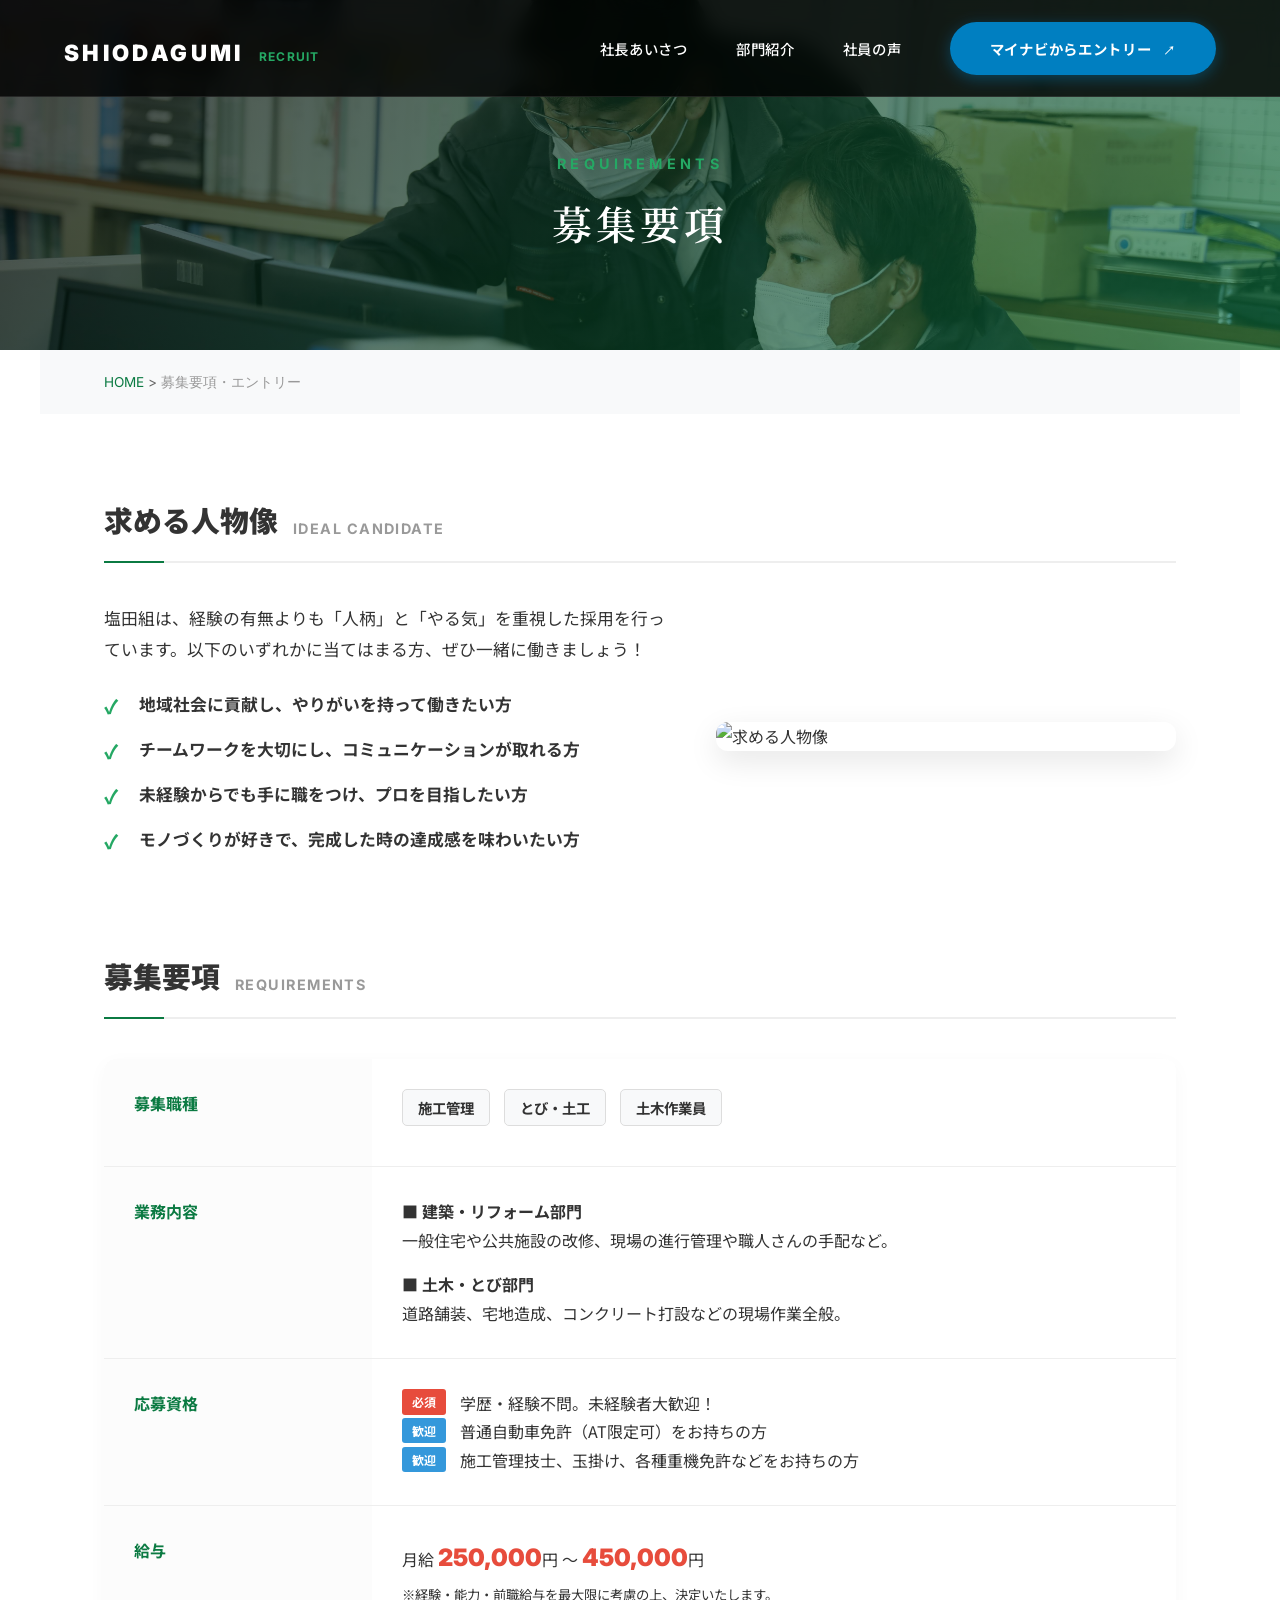
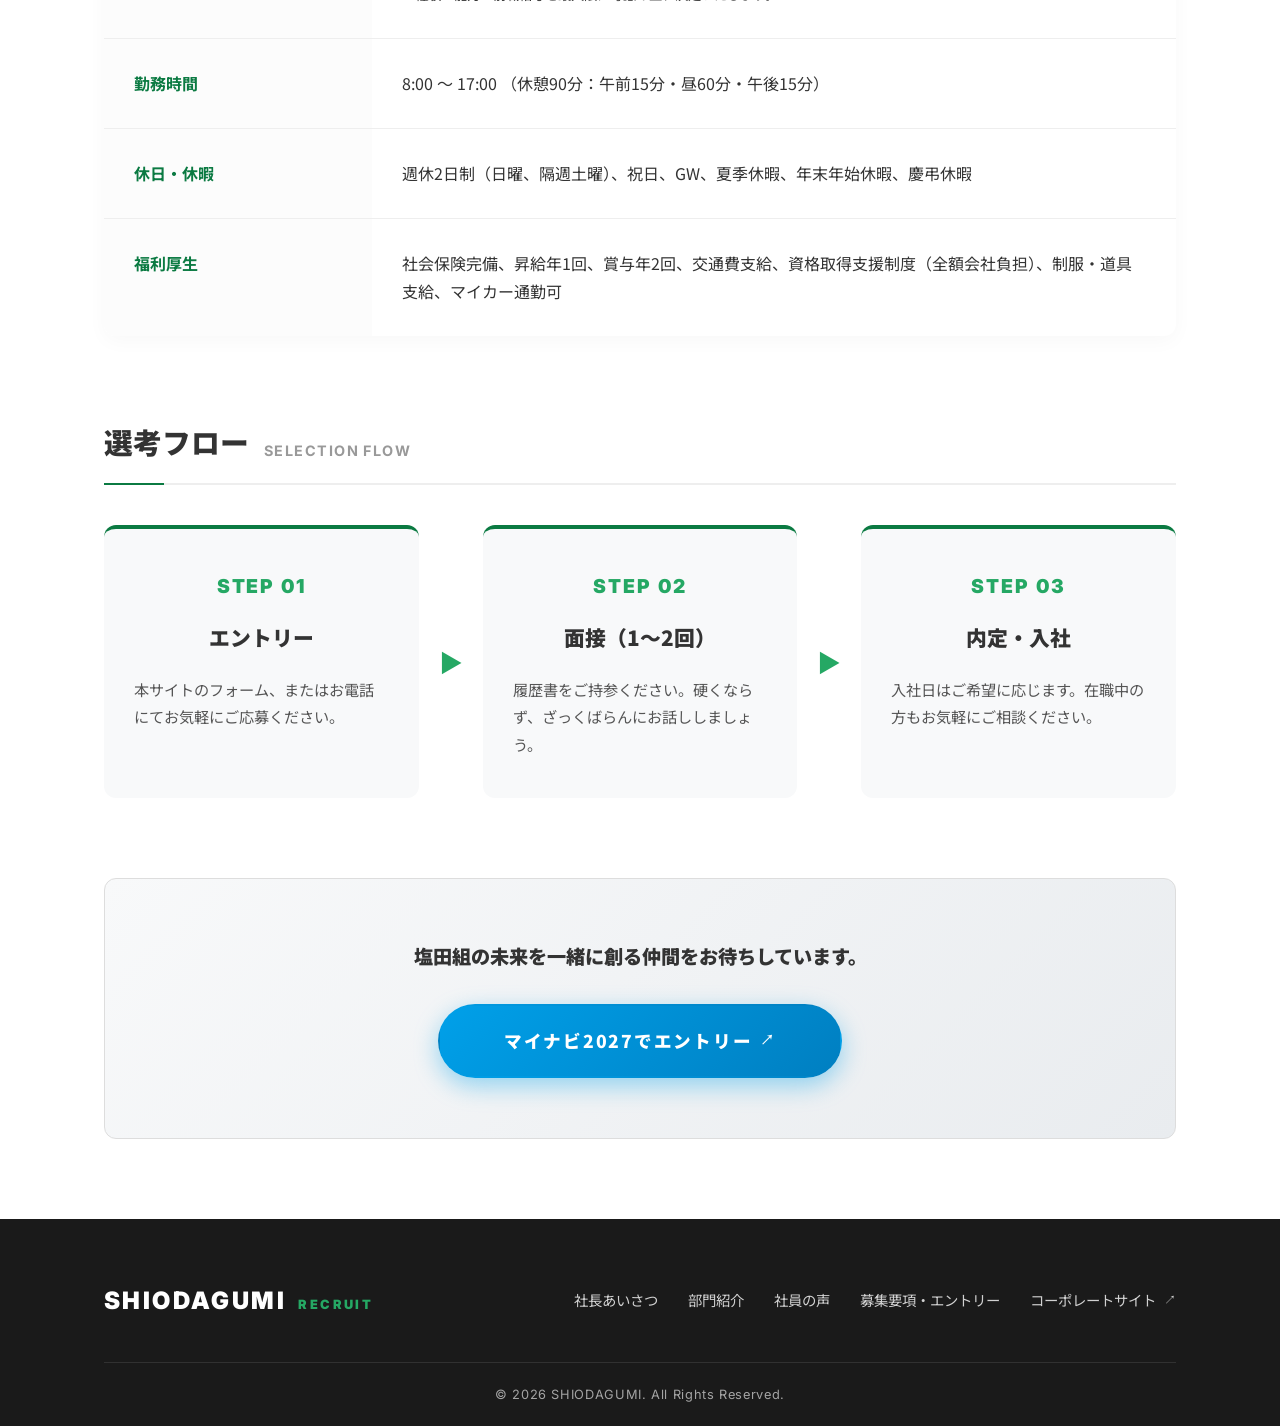
==== commit 00400c98: "Add files via upload" ====
--- a/recruit.html
+++ b/recruit.html
@@ -95,7 +95,7 @@
                         </ul>
                     </div>
                     <div class="ideal-img">
-                        <img src="images/works-1.jpg" alt="求める人物像">
+                        <img src="images/recruit-1.jpg" alt="求める人物像">
                     </div>
                 </div>
             </div>
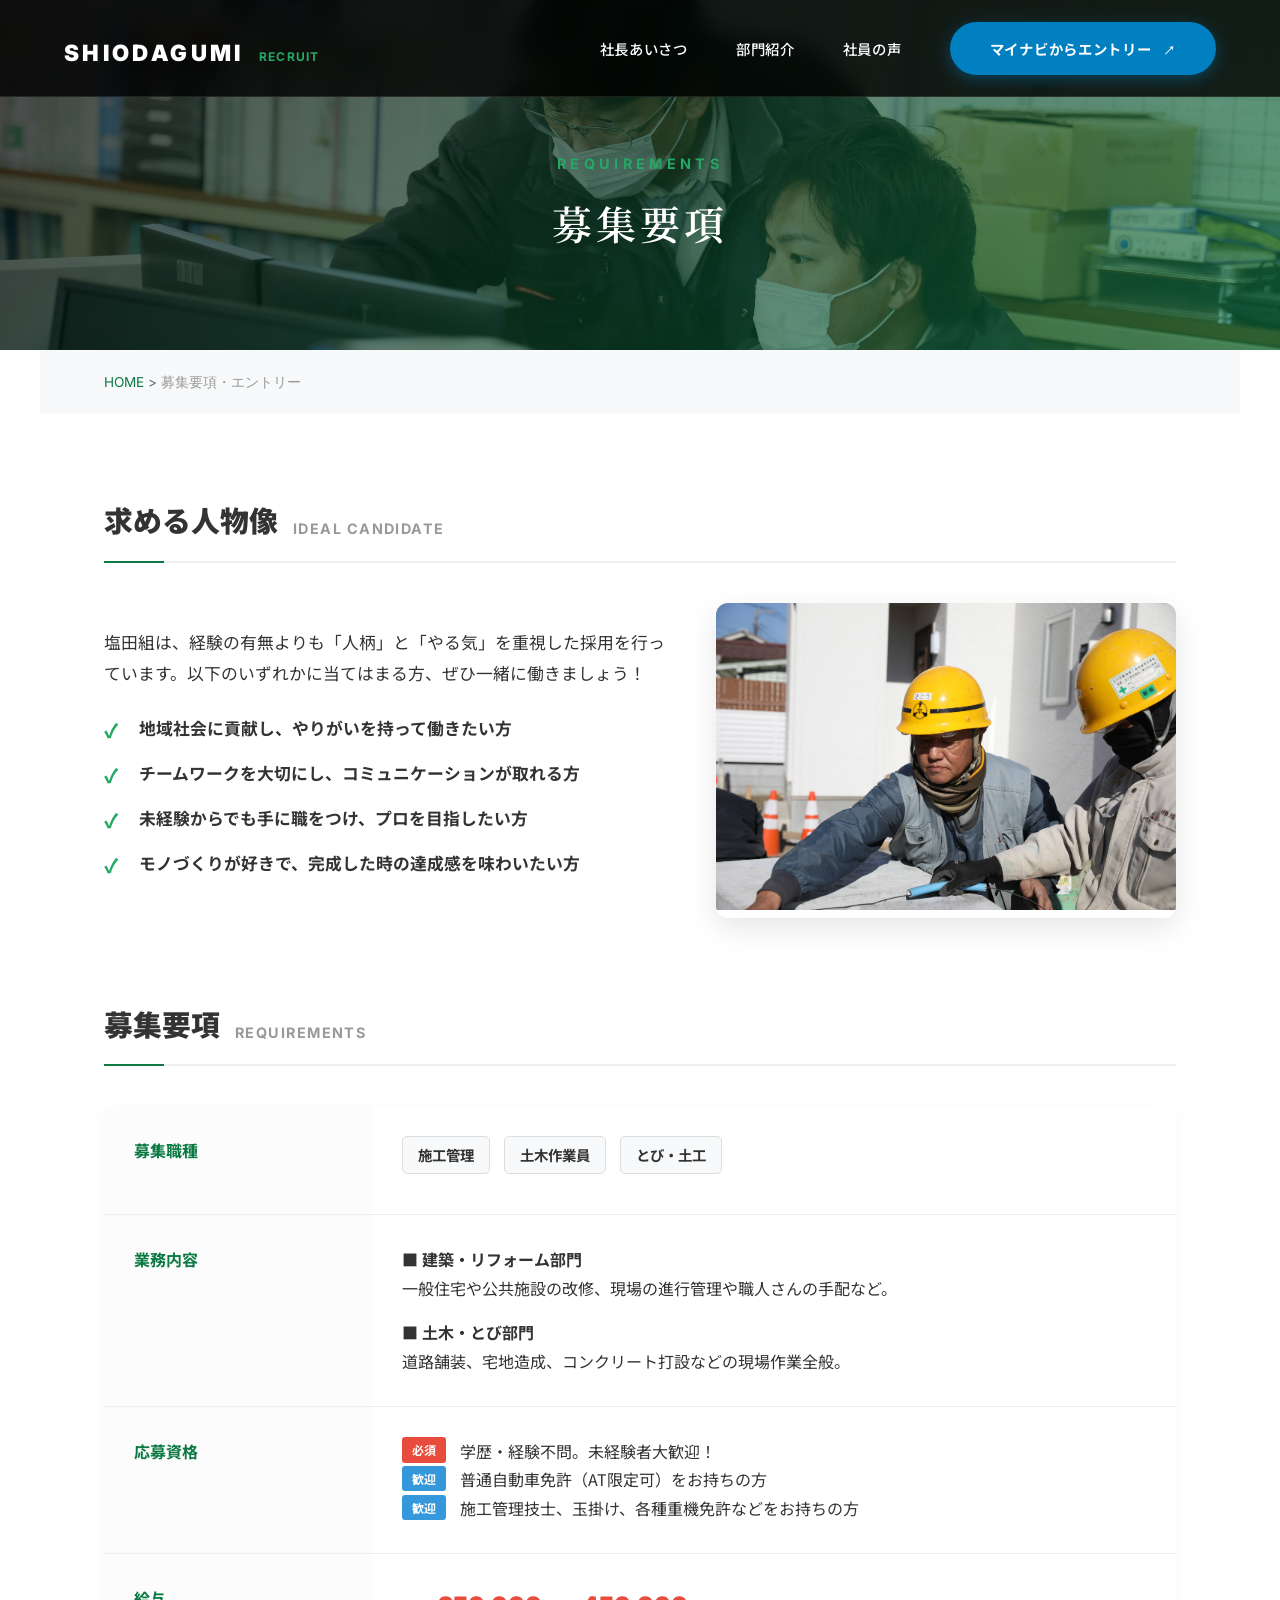
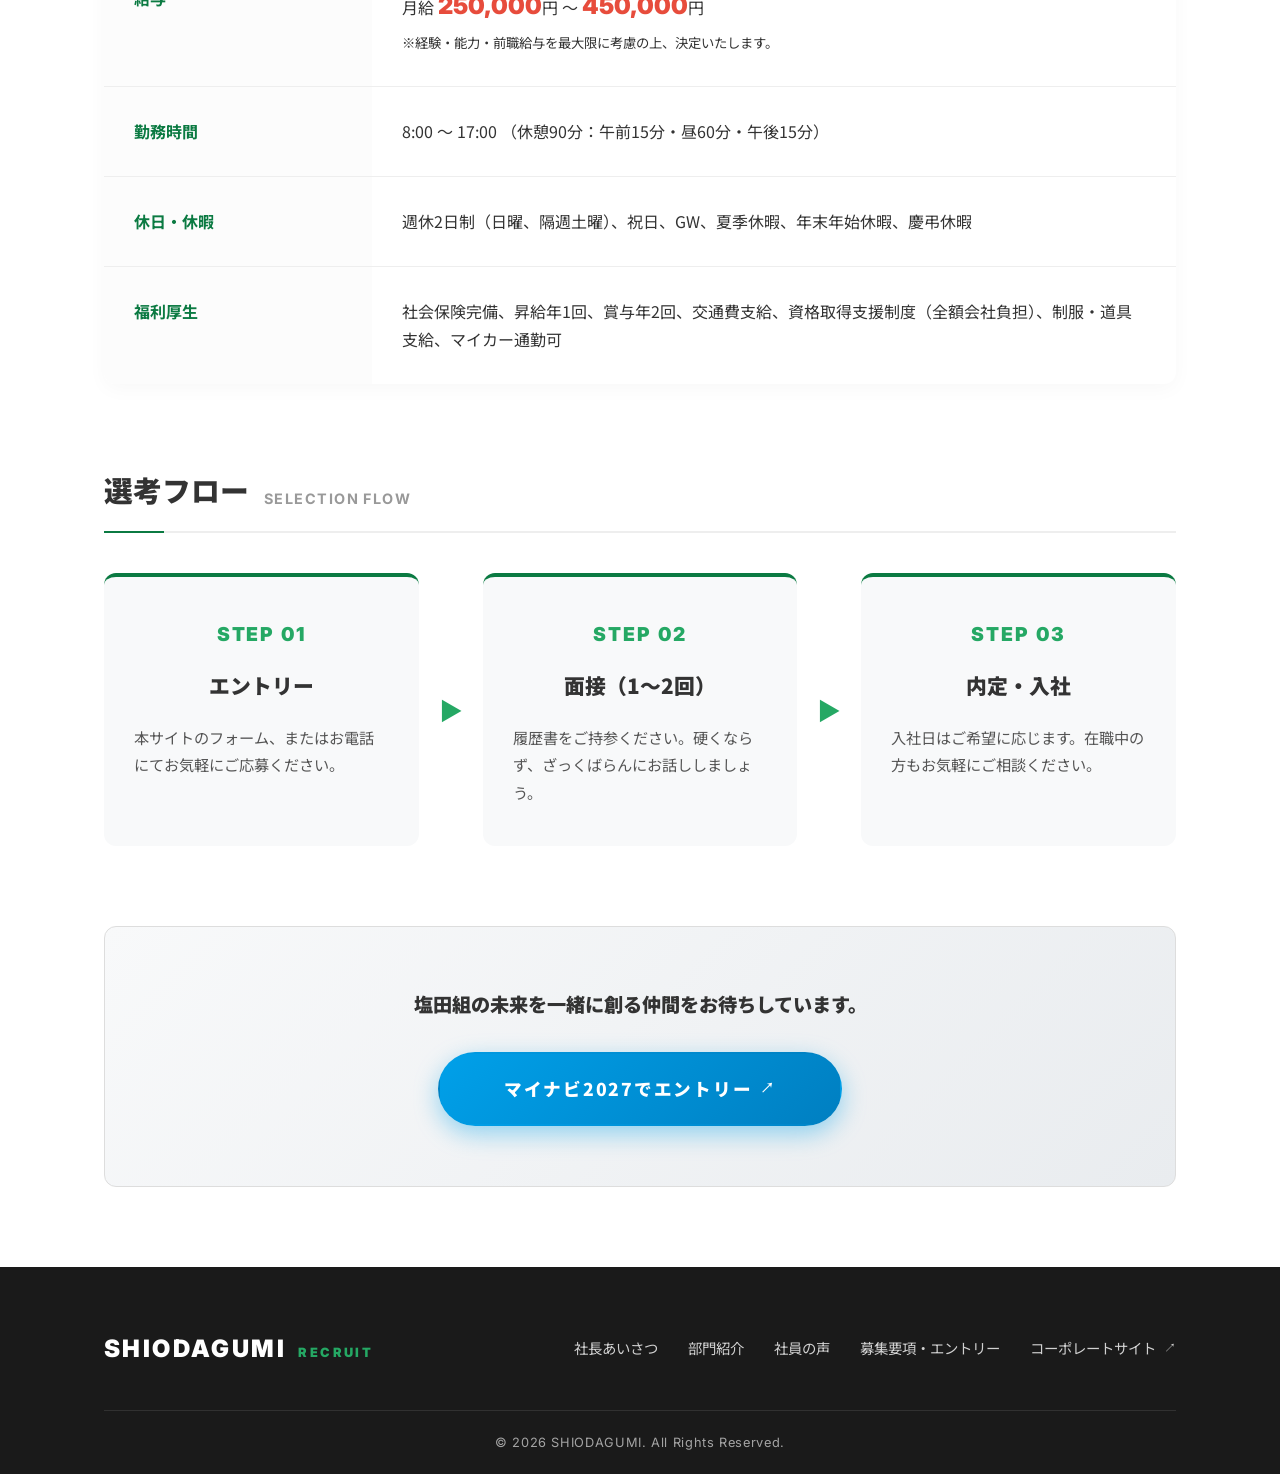
==== commit 485f5534: "Add files via upload" ====
--- a/recruit.html
+++ b/recruit.html
@@ -108,8 +108,8 @@
                             <th>募集職種</th>
                             <td class="job-types">
                                 <span class="job-label">施工管理</span>
+                                <span class="job-label">土木作業員</span>
                                 <span class="job-label">とび・土工</span>
-                                <span class="job-label">土木作業員</span>
                             </td>
                         </tr>
                         <tr>
--- a/css/style.css
+++ b/css/style.css
@@ -253,7 +253,10 @@
 .check-list li { position: relative; padding-left: 35px; margin-bottom: 15px; font-weight: 700; font-size: 1.05rem; }
 .check-list li::before { content: '✓'; position: absolute; left: 0; top: 0; color: var(--accent-green); font-size: 1.2rem; font-weight: 900; }
 .ideal-img { width: 45%; border-radius: 12px; overflow: hidden; box-shadow: 0 10px 30px rgba(0,0,0,0.1); }
-.ideal-img img { width: 100%; height: 100%; object-fit: cover; aspect-ratio: 4/3; }
+.ideal-img img {
+    width: 100%;
+    height: auto;
+}
 
 /* 募集要項テーブル（リッチ版） */
 .recruit-table-wrapper { margin-bottom: 80px; }
